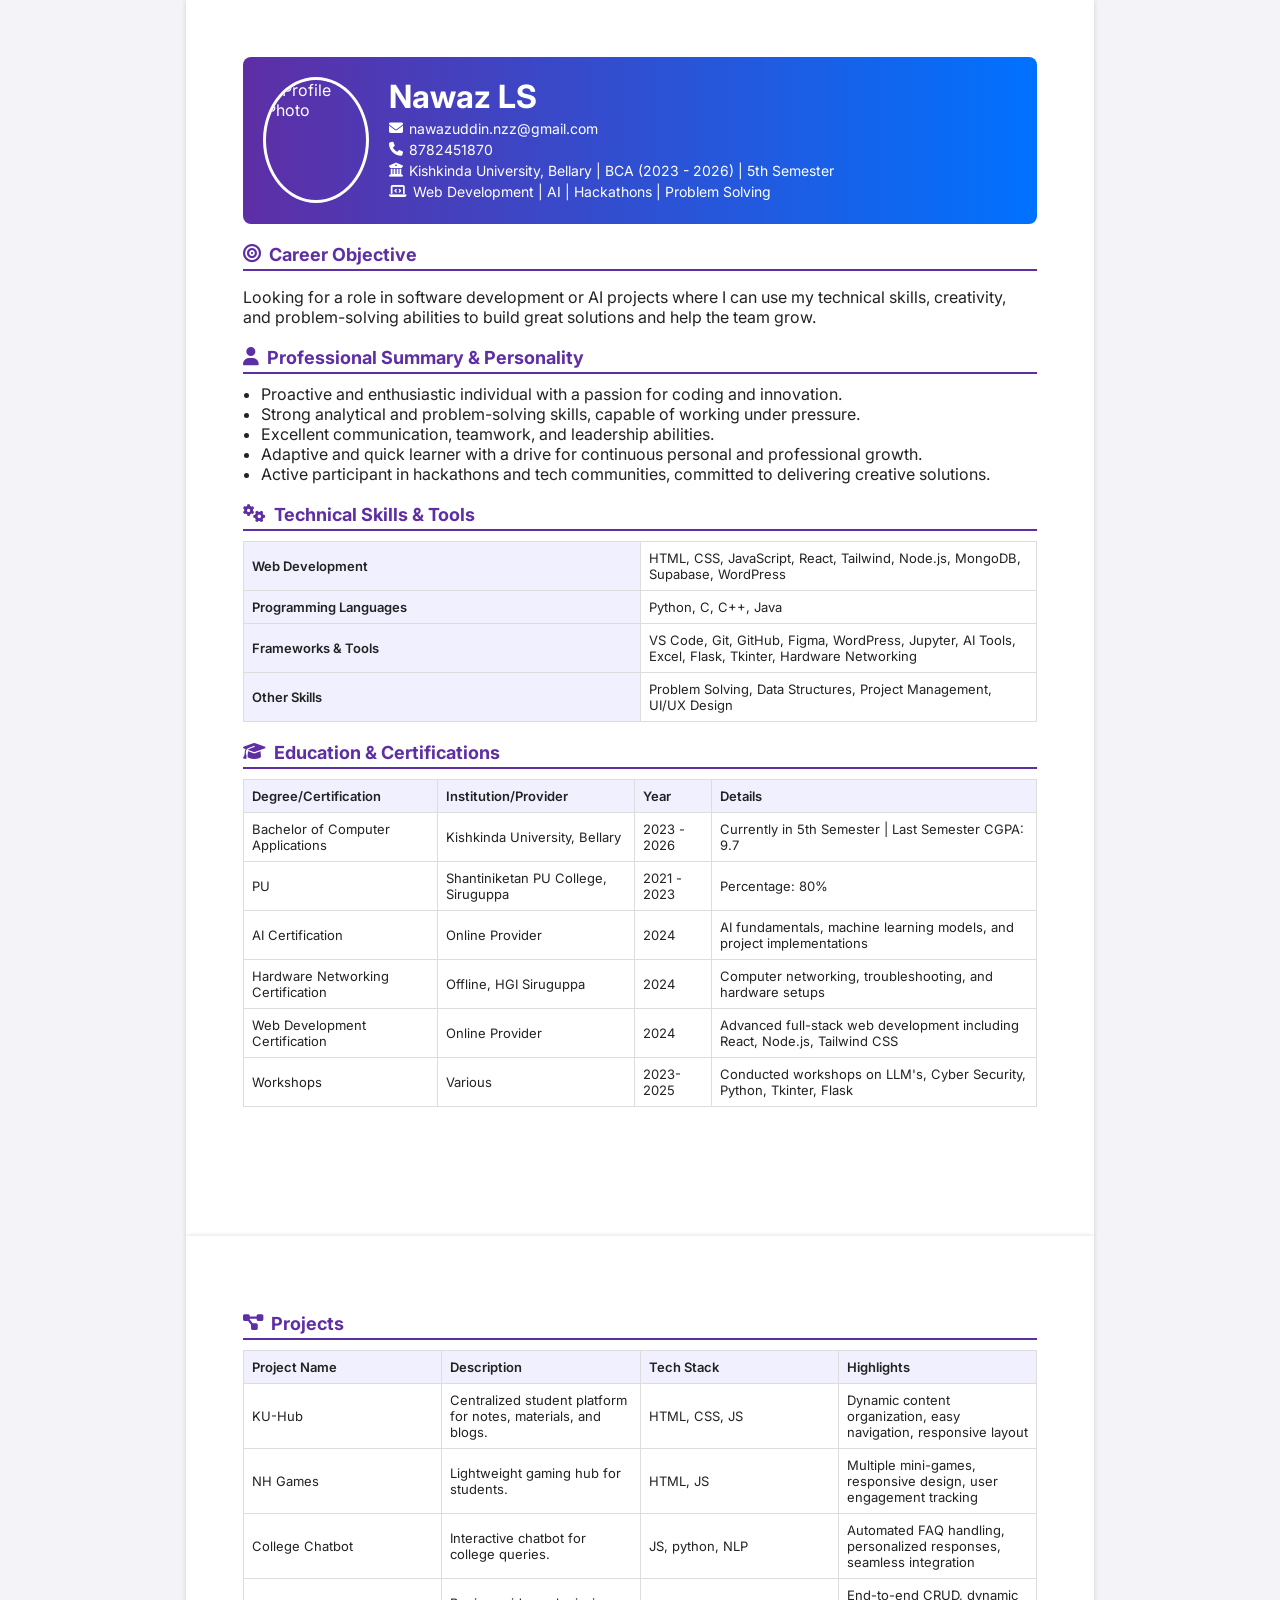
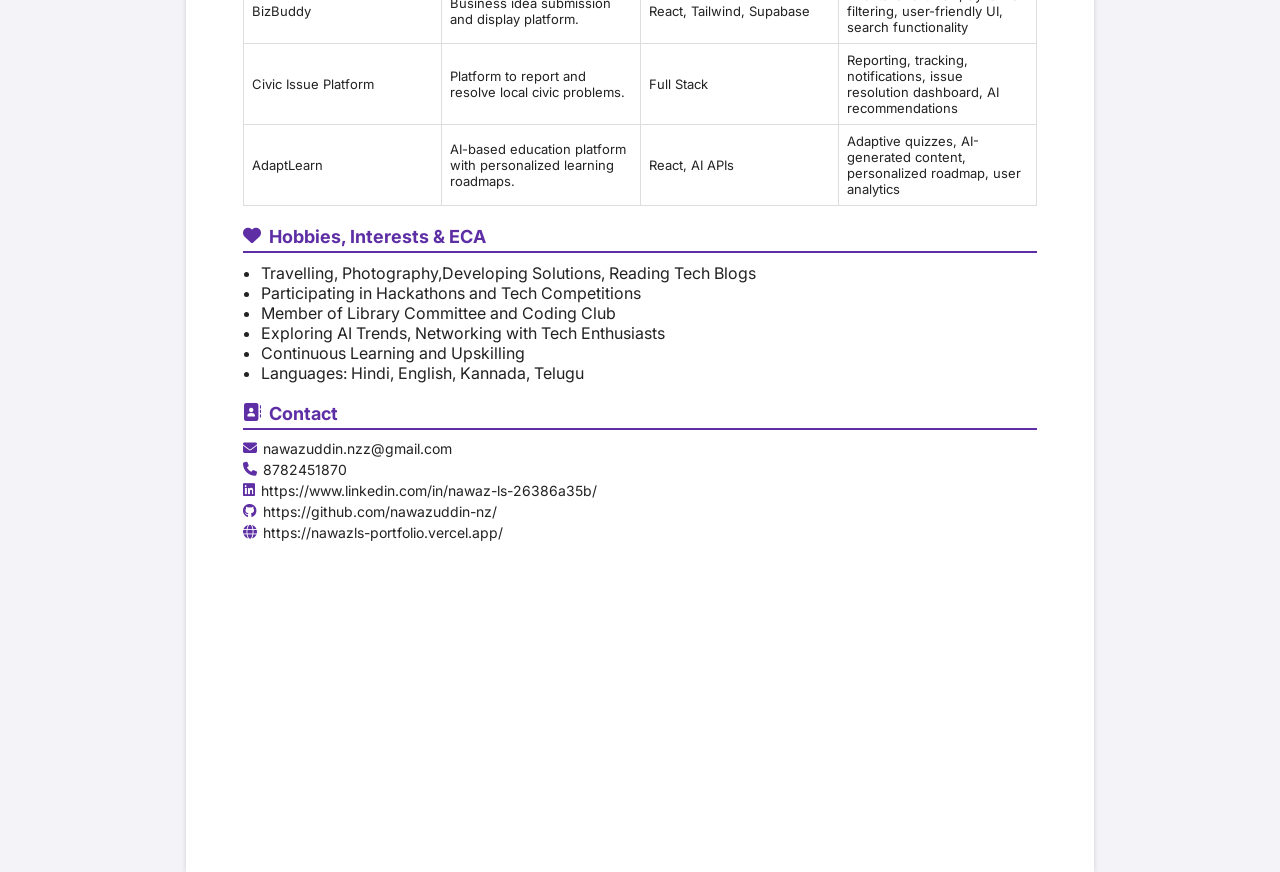
==== nz.html @ 775eb013 "Create personal portfolio HTML file This HTML file serves as a personal portfolio for Nawaz LS, show" ====
<!DOCTYPE html>
<html lang="en">
<head>
<meta charset="UTF-8">
<meta name="viewport" content="width=device-width, initial-scale=1.0">
<title>.</title>
<link rel="stylesheet" href="https://cdnjs.cloudflare.com/ajax/libs/font-awesome/6.4.0/css/all.min.css">
<style>
  @import url('https://fonts.googleapis.com/css2?family=Inter:wght@400;600;700&display=swap');
  body { font-family: 'Inter', sans-serif; margin: 0; padding: 0; background: #f4f4f8; color: #222; }
  .page { width: 210mm; min-height: 297mm; margin: 0 auto; background: #fff; padding: 15mm; box-shadow: 0 0 5px rgba(0,0,0,0.15); }
  .header { display: flex; align-items: center; background: linear-gradient(90deg, #5e2ea5, #0072ff); color: #fff; padding: 20px; border-radius: 8px; }
  .header img {
  width: 100px;
  height: 120px;
  border-radius: 50%;
  object-fit: cover;
  margin-right: 20px;
  border: 3px solid #fff;

 }
  .header .header-info { flex-grow: 1; }
  .header .header-info h1 { margin: 0; font-size: 32px; font-weight: 700; }
  .header .header-info p { margin: 4px 0; font-size: 14px; display: flex; align-items: center; }
  .header .header-info p i { margin-right: 6px; color: #fff; }
  section { margin-top: 20px; }
  h2 { font-size: 18px; color: #5e2ea5; margin-bottom: 10px; border-bottom: 2px solid #5e2ea5; padding-bottom: 4px; display: flex; align-items: center; }
  h2 i { margin-right: 8px; color: #5e2ea5; }
  table { width: 100%; border-collapse: collapse; margin-top: 8px; font-size: 13px; }
  table th, table td { border: 1px solid #ddd; padding: 8px; text-align: left; }
  table th { background: #f0f0ff; font-weight: 600; }
  .skills-table td { width: 50%; }
  .projects-table th { width: 25%; }
  .contact-info p { margin: 4px 0; font-size: 14px; display: flex; align-items: center; }
  .contact-info p i { margin-right: 6px; color: #5e2ea5; }
  ul { margin: 4px 0 0 18px; padding: 0; }
  @media print { body, .page { margin: 0; box-shadow: none; } }
</style>
</head>
<body>

<div class="page">
  <div class="header">
    <img src="aaaaa.jpg" alt="Profile Photo">
    <div class="header-info">
      <h1>Nawaz LS</h1>
      <p><i class="fas fa-envelope"></i> nawazuddin.nzz@gmail.com</p>
      <p><i class="fas fa-phone"></i> 8782451870</p>
      <p><i class="fas fa-university"></i> Kishkinda University, Bellary | BCA (2023 - 2026) | 5th Semester</p>
      <p><i class="fas fa-laptop-code"></i> Web Development | AI | Hackathons | Problem Solving</p>
    </div>
  </div>

  <section>
    <h2><i class="fas fa-bullseye"></i>Career Objective</h2>
    <p> Looking for a role in software development or AI projects where I can use my technical skills, creativity, and problem-solving abilities to build great solutions and help the team grow.
</p>
  </section>

  <section>
    <h2><i class="fas fa-user"></i>Professional Summary & Personality</h2>
    <ul>
      <li>Proactive and enthusiastic individual with a passion for coding and innovation.</li>
      <li>Strong analytical and problem-solving skills, capable of working under pressure.</li>
      <li>Excellent communication, teamwork, and leadership abilities.</li>
      <li>Adaptive and quick learner with a drive for continuous personal and professional growth.</li>
      <li>Active participant in hackathons and tech communities, committed to delivering creative solutions.</li>
    </ul>
  </section>

  <section>
    <h2><i class="fas fa-cogs"></i>Technical Skills & Tools</h2>
    <table class="skills-table">
      <tr>
        <th>Web Development</th>
        <td>HTML, CSS, JavaScript, React, Tailwind, Node.js, MongoDB, Supabase, WordPress</td>
      </tr>
      <tr>
        <th>Programming Languages</th>
        <td>Python, C, C++, Java</td>
      </tr>
      <tr>
        <th>Frameworks & Tools</th>
        <td>VS Code, Git, GitHub, Figma, WordPress, Jupyter, AI Tools, Excel, Flask, Tkinter, Hardware Networking</td>
      </tr>
      <tr>
        <th>Other Skills</th>
        <td>Problem Solving, Data Structures, Project Management, UI/UX Design</td>
      </tr>
    </table>
  </section>

  <section>
    <h2><i class="fas fa-graduation-cap"></i>Education & Certifications</h2>
    <table>
      <tr>
        <th>Degree/Certification</th>
        <th>Institution/Provider</th>
        <th>Year</th>
        <th>Details</th>
      </tr>
      <tr>
        <td>Bachelor of Computer Applications</td>
        <td>Kishkinda University, Bellary</td>
        <td>2023 - 2026</td>
        <td>Currently in 5th Semester | Last Semester CGPA: 9.7</td>
      </tr>
      <tr>
        <td>PU</td>
        <td>Shantiniketan PU College, Siruguppa</td>
        <td>2021 - 2023</td>
        <td>Percentage: 80%</td>
      </tr>
      <tr>
        <td>AI Certification</td>
        <td>Online Provider</td>
        <td>2024</td>
        <td>AI fundamentals, machine learning models, and project implementations</td>
      </tr>
      <tr>
        <td>Hardware Networking Certification</td>
        <td>Offline, HGI Siruguppa</td>
        <td>2024</td>
        <td>Computer networking, troubleshooting, and hardware setups</td>
      </tr>
      <tr>
        <td>Web Development Certification</td>
        <td>Online Provider</td>
        <td>2024</td>
        <td>Advanced full-stack web development including React, Node.js, Tailwind CSS</td>
      </tr>
      <tr>
        <td>Workshops </td>
        <td>Various</td>
        <td>2023-2025</td>
        <td>Conducted workshops on LLM's, Cyber Security, Python, Tkinter, Flask</td>
      </tr>
    </table>
  </section>
</div>

<div class="page">
  <section>
    <h2><i class="fas fa-project-diagram"></i>Projects</h2>
    <table class="projects-table">
      <tr>
        <th>Project Name</th>
        <th>Description</th>
        <th>Tech Stack</th>
        <th>Highlights</th>
      </tr>
      <tr>
        <td>KU-Hub</td>
        <td>Centralized student platform for notes, materials, and blogs.</td>
        <td>HTML, CSS, JS</td>
        <td>Dynamic content organization, easy navigation,  responsive layout</td>
      </tr>
      <tr>
        <td>NH Games</td>
        <td>Lightweight gaming hub for students.</td>
        <td>HTML, JS</td>
        <td>Multiple mini-games, responsive design, user engagement tracking</td>
      </tr>
      <tr>
        <td>College Chatbot</td>
        <td>Interactive chatbot for college queries.</td>
        <td>JS, python, NLP</td>
        <td>Automated FAQ handling, personalized responses, seamless integration</td>
      </tr>
      <tr>
        <td>BizBuddy</td>
        <td>Business idea submission and display platform.</td>
        <td>React, Tailwind, Supabase</td>
        <td>End-to-end CRUD, dynamic filtering, user-friendly UI, search functionality</td>
      </tr>
      <tr>
        <td>Civic Issue Platform</td>
        <td>Platform to report and resolve local civic problems.</td>
        <td>Full Stack</td>
        <td>Reporting, tracking, notifications, issue resolution dashboard, AI recommendations</td>
      </tr>
      <tr>
        <td>AdaptLearn</td>
        <td>AI-based education platform with personalized learning roadmaps.</td>
        <td>React, AI APIs</td>
        <td>Adaptive quizzes, AI-generated content, personalized roadmap, user analytics</td>
      </tr>
    </table>
  </section>

  <section>
    <h2><i class="fas fa-heart"></i>Hobbies, Interests & ECA</h2>
    <ul>
      <li>Travelling, Photography,Developing Solutions, Reading Tech Blogs</li>
      <li>Participating in Hackathons and Tech Competitions</li>
      <li>Member of Library Committee and Coding Club</li>
      <li>Exploring AI Trends, Networking with Tech Enthusiasts</li>
      <li>Continuous Learning and Upskilling</li>
      <li>Languages: Hindi, English, Kannada, Telugu</li>
    </ul>
  </section>

  <section class="contact-info">
    <h2><i class="fas fa-address-book"></i>Contact</h2>
    <p><i class="fas fa-envelope"></i> nawazuddin.nzz@gmail.com</p>
    <p><i class="fas fa-phone"></i> 8782451870</p>
    <p><i class="fab fa-linkedin"></i> https://www.linkedin.com/in/nawaz-ls-26386a35b/</p>
    <p><i class="fab fa-github"></i>https://github.com/nawazuddin-nz/</p>
    <p><i class="fas fa-globe"></i> https://nawazls-portfolio.vercel.app/</p>
  </section>
</div>

</body>
</html>
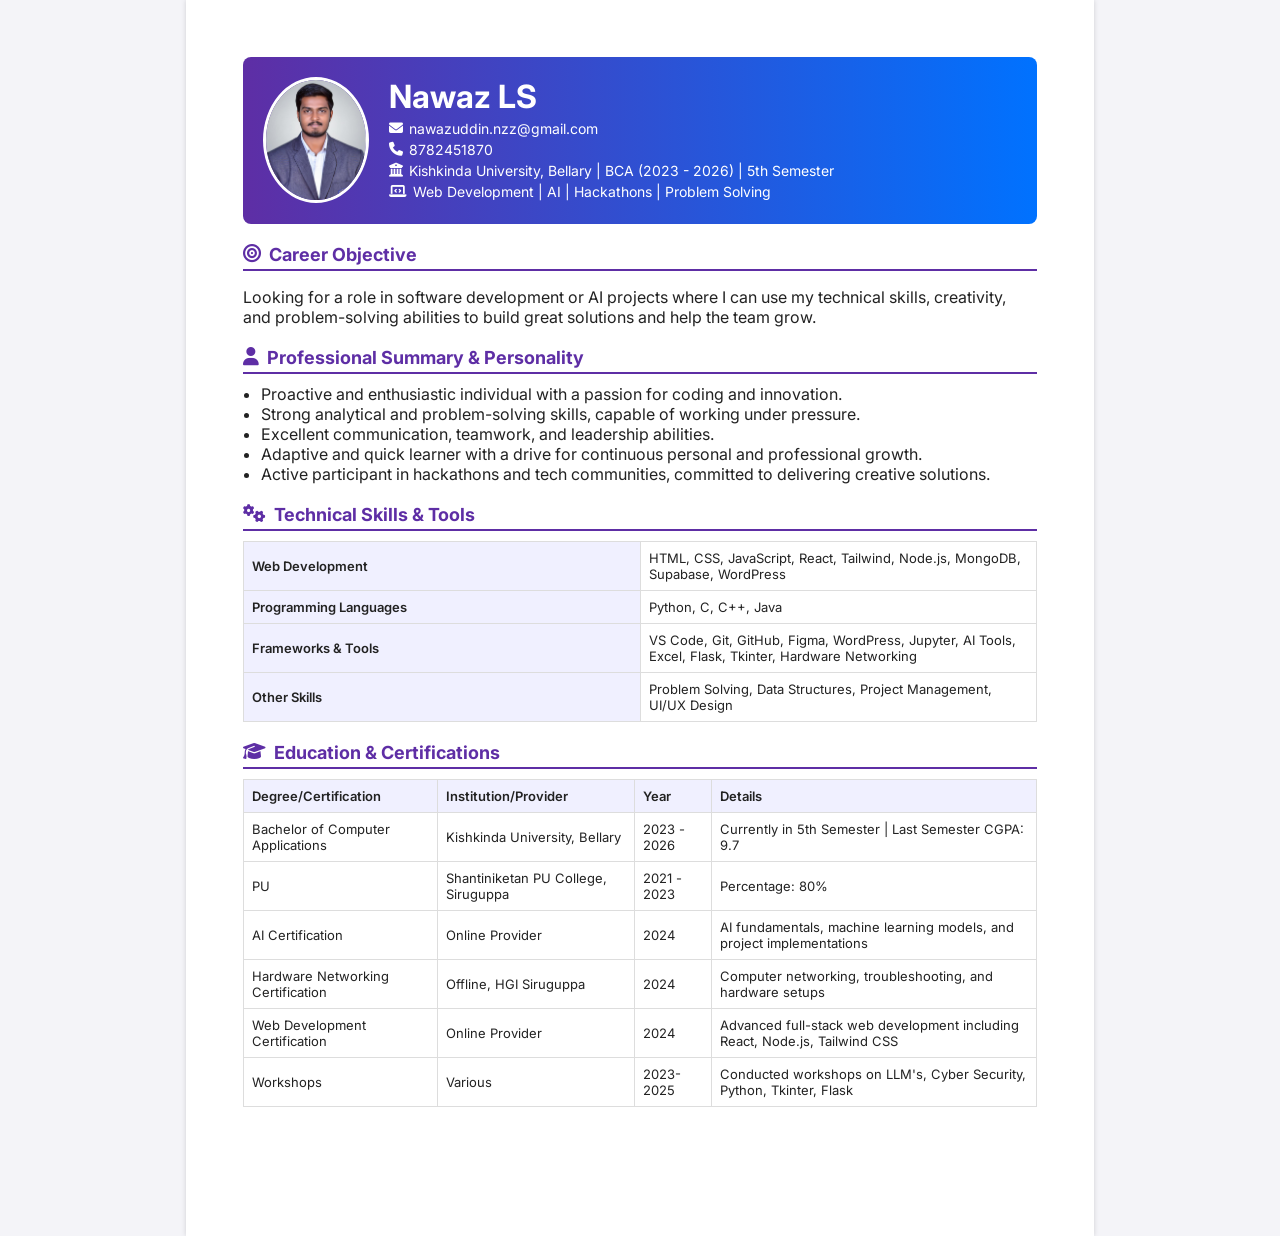
==== commit 7a2f1239: "Remove projects and contact sections from nz.html Removed the projects, hobbies, and contact section" ====
--- a/nz.html
+++ b/nz.html
@@ -139,76 +139,5 @@
   </section>
 </div>
 
-<div class="page">
-  <section>
-    <h2><i class="fas fa-project-diagram"></i>Projects</h2>
-    <table class="projects-table">
-      <tr>
-        <th>Project Name</th>
-        <th>Description</th>
-        <th>Tech Stack</th>
-        <th>Highlights</th>
-      </tr>
-      <tr>
-        <td>KU-Hub</td>
-        <td>Centralized student platform for notes, materials, and blogs.</td>
-        <td>HTML, CSS, JS</td>
-        <td>Dynamic content organization, easy navigation,  responsive layout</td>
-      </tr>
-      <tr>
-        <td>NH Games</td>
-        <td>Lightweight gaming hub for students.</td>
-        <td>HTML, JS</td>
-        <td>Multiple mini-games, responsive design, user engagement tracking</td>
-      </tr>
-      <tr>
-        <td>College Chatbot</td>
-        <td>Interactive chatbot for college queries.</td>
-        <td>JS, python, NLP</td>
-        <td>Automated FAQ handling, personalized responses, seamless integration</td>
-      </tr>
-      <tr>
-        <td>BizBuddy</td>
-        <td>Business idea submission and display platform.</td>
-        <td>React, Tailwind, Supabase</td>
-        <td>End-to-end CRUD, dynamic filtering, user-friendly UI, search functionality</td>
-      </tr>
-      <tr>
-        <td>Civic Issue Platform</td>
-        <td>Platform to report and resolve local civic problems.</td>
-        <td>Full Stack</td>
-        <td>Reporting, tracking, notifications, issue resolution dashboard, AI recommendations</td>
-      </tr>
-      <tr>
-        <td>AdaptLearn</td>
-        <td>AI-based education platform with personalized learning roadmaps.</td>
-        <td>React, AI APIs</td>
-        <td>Adaptive quizzes, AI-generated content, personalized roadmap, user analytics</td>
-      </tr>
-    </table>
-  </section>
-
-  <section>
-    <h2><i class="fas fa-heart"></i>Hobbies, Interests & ECA</h2>
-    <ul>
-      <li>Travelling, Photography,Developing Solutions, Reading Tech Blogs</li>
-      <li>Participating in Hackathons and Tech Competitions</li>
-      <li>Member of Library Committee and Coding Club</li>
-      <li>Exploring AI Trends, Networking with Tech Enthusiasts</li>
-      <li>Continuous Learning and Upskilling</li>
-      <li>Languages: Hindi, English, Kannada, Telugu</li>
-    </ul>
-  </section>
-
-  <section class="contact-info">
-    <h2><i class="fas fa-address-book"></i>Contact</h2>
-    <p><i class="fas fa-envelope"></i> nawazuddin.nzz@gmail.com</p>
-    <p><i class="fas fa-phone"></i> 8782451870</p>
-    <p><i class="fab fa-linkedin"></i> https://www.linkedin.com/in/nawaz-ls-26386a35b/</p>
-    <p><i class="fab fa-github"></i>https://github.com/nawazuddin-nz/</p>
-    <p><i class="fas fa-globe"></i> https://nawazls-portfolio.vercel.app/</p>
-  </section>
-</div>
-
 </body>
 </html>
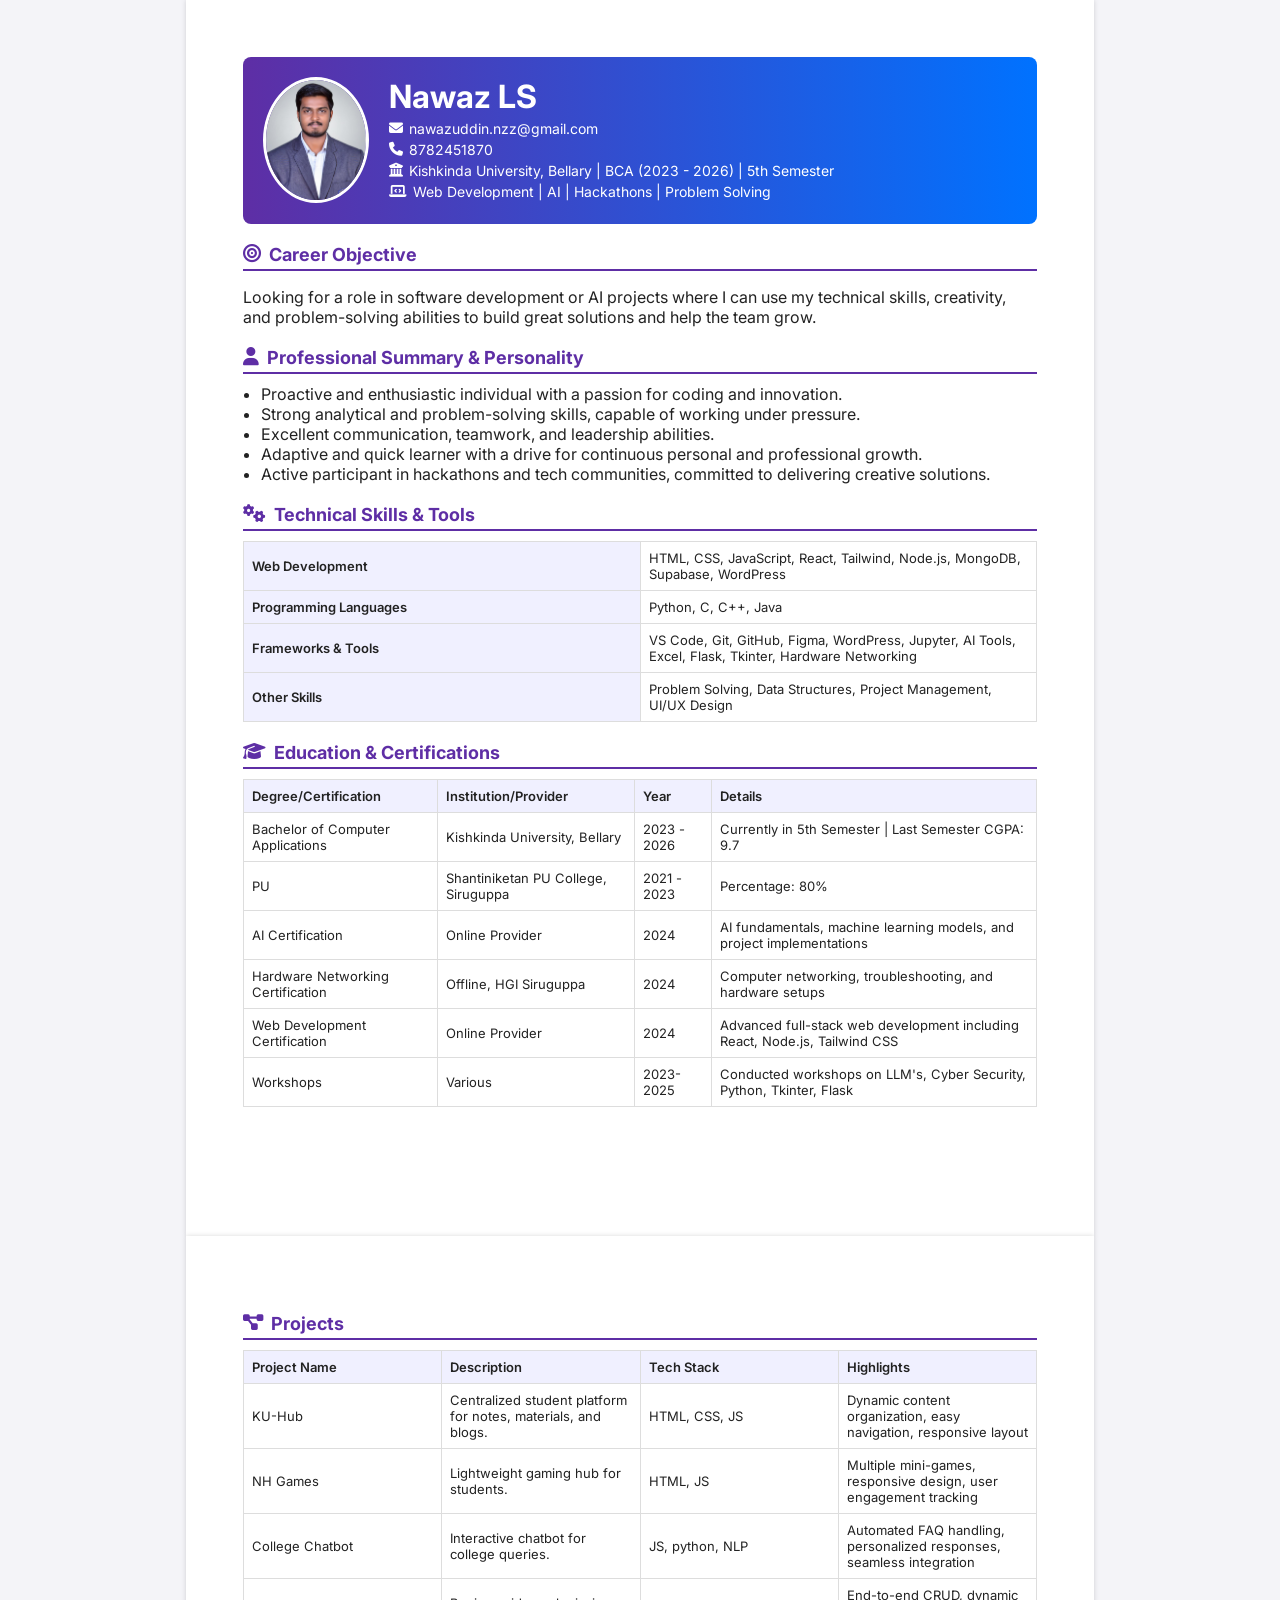
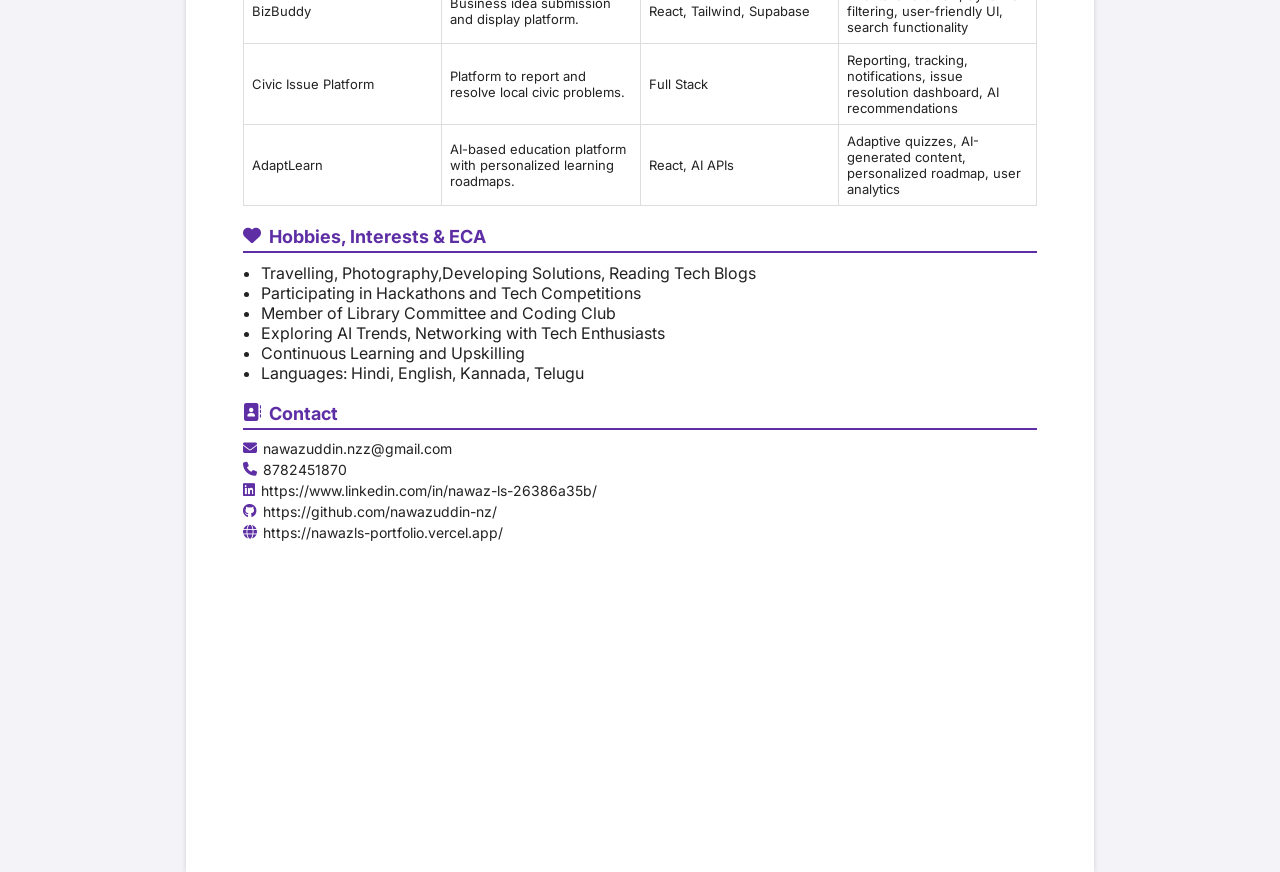
==== commit 45a5aefa: "Add projects and contact sections to nz.html" ====
--- a/nz.html
+++ b/nz.html
@@ -139,5 +139,76 @@
   </section>
 </div>
 
+<div class="page">
+  <section>
+    <h2><i class="fas fa-project-diagram"></i>Projects</h2>
+    <table class="projects-table">
+      <tr>
+        <th>Project Name</th>
+        <th>Description</th>
+        <th>Tech Stack</th>
+        <th>Highlights</th>
+      </tr>
+      <tr>
+        <td>KU-Hub</td>
+        <td>Centralized student platform for notes, materials, and blogs.</td>
+        <td>HTML, CSS, JS</td>
+        <td>Dynamic content organization, easy navigation,  responsive layout</td>
+      </tr>
+      <tr>
+        <td>NH Games</td>
+        <td>Lightweight gaming hub for students.</td>
+        <td>HTML, JS</td>
+        <td>Multiple mini-games, responsive design, user engagement tracking</td>
+      </tr>
+      <tr>
+        <td>College Chatbot</td>
+        <td>Interactive chatbot for college queries.</td>
+        <td>JS, python, NLP</td>
+        <td>Automated FAQ handling, personalized responses, seamless integration</td>
+      </tr>
+      <tr>
+        <td>BizBuddy</td>
+        <td>Business idea submission and display platform.</td>
+        <td>React, Tailwind, Supabase</td>
+        <td>End-to-end CRUD, dynamic filtering, user-friendly UI, search functionality</td>
+      </tr>
+      <tr>
+        <td>Civic Issue Platform</td>
+        <td>Platform to report and resolve local civic problems.</td>
+        <td>Full Stack</td>
+        <td>Reporting, tracking, notifications, issue resolution dashboard, AI recommendations</td>
+      </tr>
+      <tr>
+        <td>AdaptLearn</td>
+        <td>AI-based education platform with personalized learning roadmaps.</td>
+        <td>React, AI APIs</td>
+        <td>Adaptive quizzes, AI-generated content, personalized roadmap, user analytics</td>
+      </tr>
+    </table>
+  </section>
+
+  <section>
+    <h2><i class="fas fa-heart"></i>Hobbies, Interests & ECA</h2>
+    <ul>
+      <li>Travelling, Photography,Developing Solutions, Reading Tech Blogs</li>
+      <li>Participating in Hackathons and Tech Competitions</li>
+      <li>Member of Library Committee and Coding Club</li>
+      <li>Exploring AI Trends, Networking with Tech Enthusiasts</li>
+      <li>Continuous Learning and Upskilling</li>
+      <li>Languages: Hindi, English, Kannada, Telugu</li>
+    </ul>
+  </section>
+
+  <section class="contact-info">
+    <h2><i class="fas fa-address-book"></i>Contact</h2>
+    <p><i class="fas fa-envelope"></i> nawazuddin.nzz@gmail.com</p>
+    <p><i class="fas fa-phone"></i> 8782451870</p>
+    <p><i class="fab fa-linkedin"></i> https://www.linkedin.com/in/nawaz-ls-26386a35b/</p>
+    <p><i class="fab fa-github"></i>https://github.com/nawazuddin-nz/</p>
+    <p><i class="fas fa-globe"></i> https://nawazls-portfolio.vercel.app/</p>
+  </section>
+</div>
+
 </body>
 </html>
